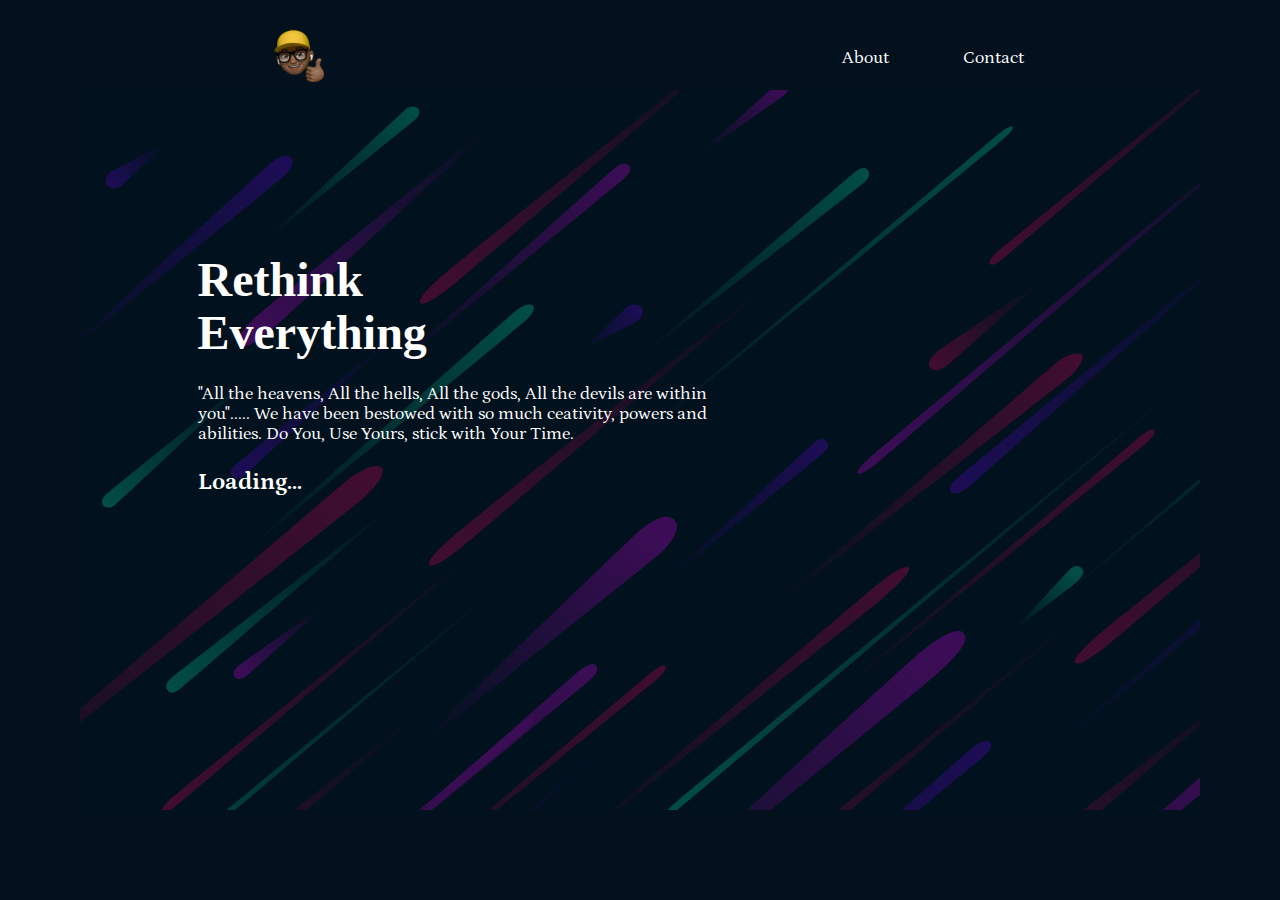
==== index.html @ b3637716 "Add files via upload" ====
<!DOCTYPE html>
<html>
<head>
	<title>Creative_yuth</title>
	<!--Custom Stylesheet-->
	<link rel="stylesheet" type="text/css" href="assets/css/style.css">
	<!--Google font CDN-->
	<link rel="preconnect" href="https://fonts.gstatic.com">
<link href="https://fonts.googleapis.com/css2?family=Petrona:ital,wght@0,300;0,400;0,500;0,600;0,700;1,300;1,400;1,500;1,600&display=swap" rel="stylesheet">

	<!--Fontaweone CDN-->
	<link rel="stylesheet" href="https://stackpath.bootstrapcdn.com/font-awesome/4.7.0/css/font-awesome.min.css">

	<!--meta data-->
	<meta charset="utf-8" />
    <meta name="description" content="">
    <!--Favicon-->
    <link rel="icon" href="assets/images/favicon.png">
    <meta name="viewport" content="width=device-width, initial-scale=1" />
</head>
<body>
  <header class="banner-wrapper">
    
  <div class="navbar">
   <div class="navbar__Link navbar__Link-brand">
      <a href="index.html" class="index-link">
        <img src="assets/icons/logo-emoji.svg" class="navbar-logo" alt="website's logo">
      </a>
   </div>

    <div class="navbar__Link navbar__Link-toggle">
      <i class="fa fa-bars"></i>
    </div>

    <nav class="navbar__Items">
      <ul>
        <li class="navbar__Link">
          <a class="nav-link" href="about.html">About</a>
        </li>

        <li class="navbar__Link margin-left">
          <a class="nav-link" href="contact.html">
            Contact</a>
        </li>
      </ul>
    </nav>
  </div>


<br>
    <section class="hero-section">
      <div class="hero-section__title">
      <h1>Rethink Everything</h1>
      <p>"All the heavens, All the hells, All the gods, All the devils are within you"..... We have been bestowed with so much ceativity, powers and abilities. Do You, Use Yours, stick with Your Time. </p>
      <a>Loading...</a>
      </div>
      <br>
    </section>
  </header>

  <div class="padding-wrapper">
  </div>
 <script src="https://ajax.googleapis.com/ajax/libs/jquery/3.5.1/jquery.min.js"></script>
 <!--Custom script-->
 <script src="assets/js/script.js" ></script>
 </body>
</html>
---- assets/css/style.css ----
*{
  margin: 0;
  padding: 0;
  box-sizing: border-box;
}
html{
  scroll-behavior: smooth;
}
body{
  font-family: petrona;
}
h1,h2,h3{
  font-weight: bold;
  line-height: 1.1;
}
h1{
  font-size: clamp(2em, 3em, 3.5em);
  font-family: safira;
}
h2{
  font-size: clamp(1.75em, 4vw, 2.5em);
}
h3{
  font-size: 32px;
}
h4{
  font-size: 24px;
  font-weight: normal;
}
h5{
  font-size: 18px;
  font-weight: normal;
}
p{
  font-size: 18px;
}
a{
  text-decoration: none;
  color: #fff;
}
.margin-left{
  margin-left: 50px;
}
.btn{
  padding: 15px 40px;
  border: 0px;
  border-radius: 8px;
  background-color: #4B61D6;
  font-family: petrona;
  transition: 0.3s;
  height: 54px;
  width: auto;
}
.btn:hover{
  background-color: #080B17;
  transition: 0.3s;
}
a.btn{
  text-decoration: none;
  color: #fff;
}
button{
  color: #fff;
  font-family: petrona;
}
/*=====NAVIGATION BAR STYLING=====*/
.banner-wrapper{
  min-height: 100vh;
  color: #fff;
  background-image: url("../images/background.svg");
  background-size: contain cover;
  background-repeat: no-repeat;
  background-color: #02111D;
  background-position: center center;
}
.navbar {
  display: flex;
  padding: 16px;
  font-family: petrona;
  color: white;
  justify-content: space-around;
}
.navbar-logo{
  width: 70px;
  height: auto;
  margin: 5px 7px;
}
.navbar__Items {
  display: flex;
  align-self: center;
  font-size: 18px;
}
.navbar__Items li{
  list-style: none;
  display: inline-block;
}
.navbar__Items li a{
  text-decoration: none;
  color: #fff;
  line-height: 27px;
  transition: 0.3s;
  margin-left: 20px;
}
.navbar__Items li a:hover{
  transition: 0.3s;
  color: #4B61D6;
}

.navbar__Link-toggle {
  display: none;
}
@media only screen and (max-width: 768px) {
  .navbar {
  background-color: #02111d;
  }
  .navbar-logo{
  width: 45px;
  height: auto;
  margin: 3px 5px;
}
  .navbar__Items,
  .navbar {
    flex-direction: column;
    justify-content: flex-start;
    transition: 0.3s;
  }
    
  .navbar__Items {
    display:none;
    margin-left: 0;
  }
  .navbar__Items li{
  display: block;
  } 
  .navbar__Items--right .hire-btn{
    margin-top: 40px;
  }
    
  .navbar__ToggleShow {
    display: flex;
    height: auto;
    padding-bottom: 20px;
    transition: 0.3s;
  }
    
  .navbar__Link-toggle {
    align-self: flex-end;
    display: initial;
    position: absolute;
    cursor: pointer;
    margin-top: 10px;
    color: #fff;
    font-size: 30px;
  } 
}
/*=====END OF NAVIGATION BAR STYLING=====*/


/*=====HERO SECTION STYLING=====*/
.hero-section{
  display: flex;
  justify-content: space-around;
}
.hero-section .hero-section__title{
  text-align: left;
  max-width: 550px;
  margin: 120px 0 0 0px;
  padding: 0 15px;
}
.hero-section .hero-section__title h1{
    max-width: 300px;
    margin-bottom: 24px;
  }
.hero-section .hero-section__title p{
    margin-bottom: 24px;
  }
  .hero-section .hero-section__title a{
    font-weight: bold;
    font-size: 24px;
  }
@media (max-width: 1000px){
  .hero-section .hero-section__title h1{
    font-size: 40px;
  }
}
@media (max-width: 600px){
  .hero-section .hero-section__title{   
    margin: 100px 0 20px 0px;
  }
  .hero-section .hero-section__title p{
    line-height: 1.25;
  }
}
@media (max-width: 360px){
  .hero-section .hero-section__title{
    margin: 80px 0 20px 0px;
  }
}
/*=====END OF HERO SECTION STYLING=====*/
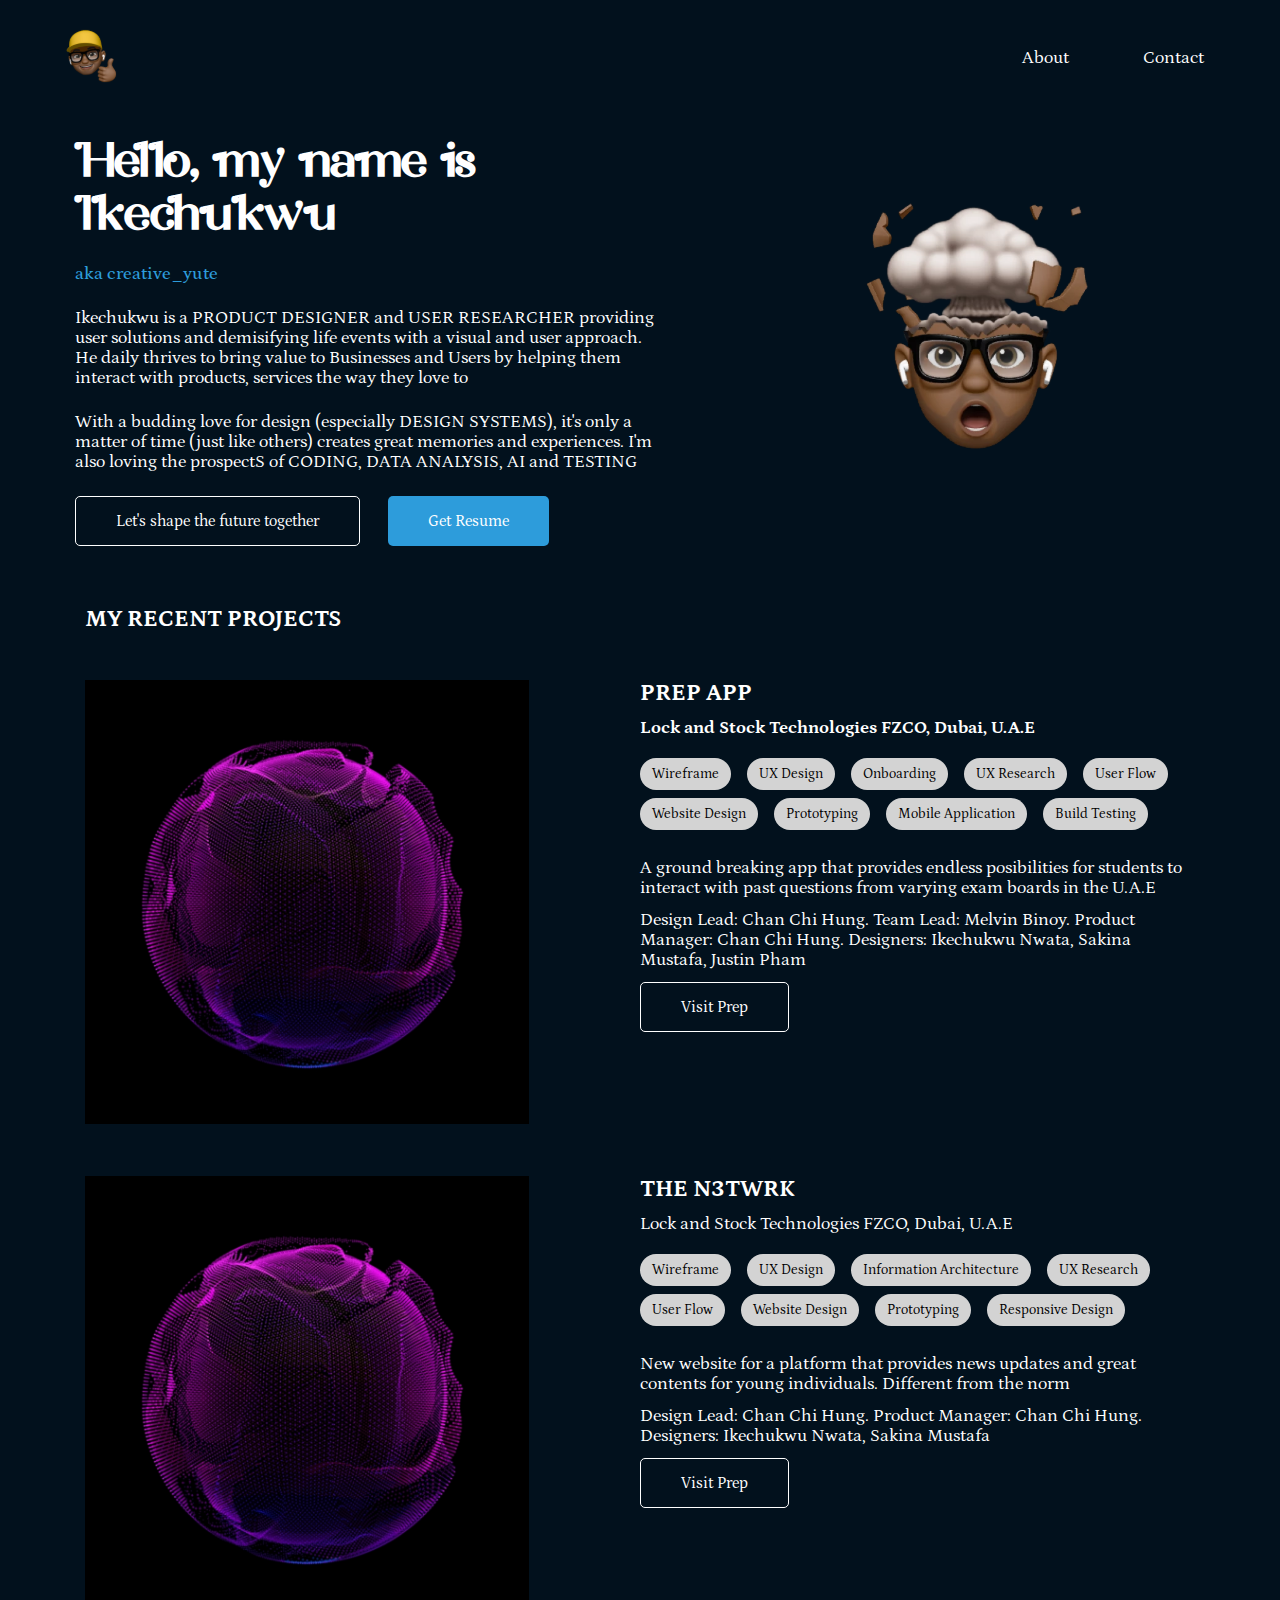
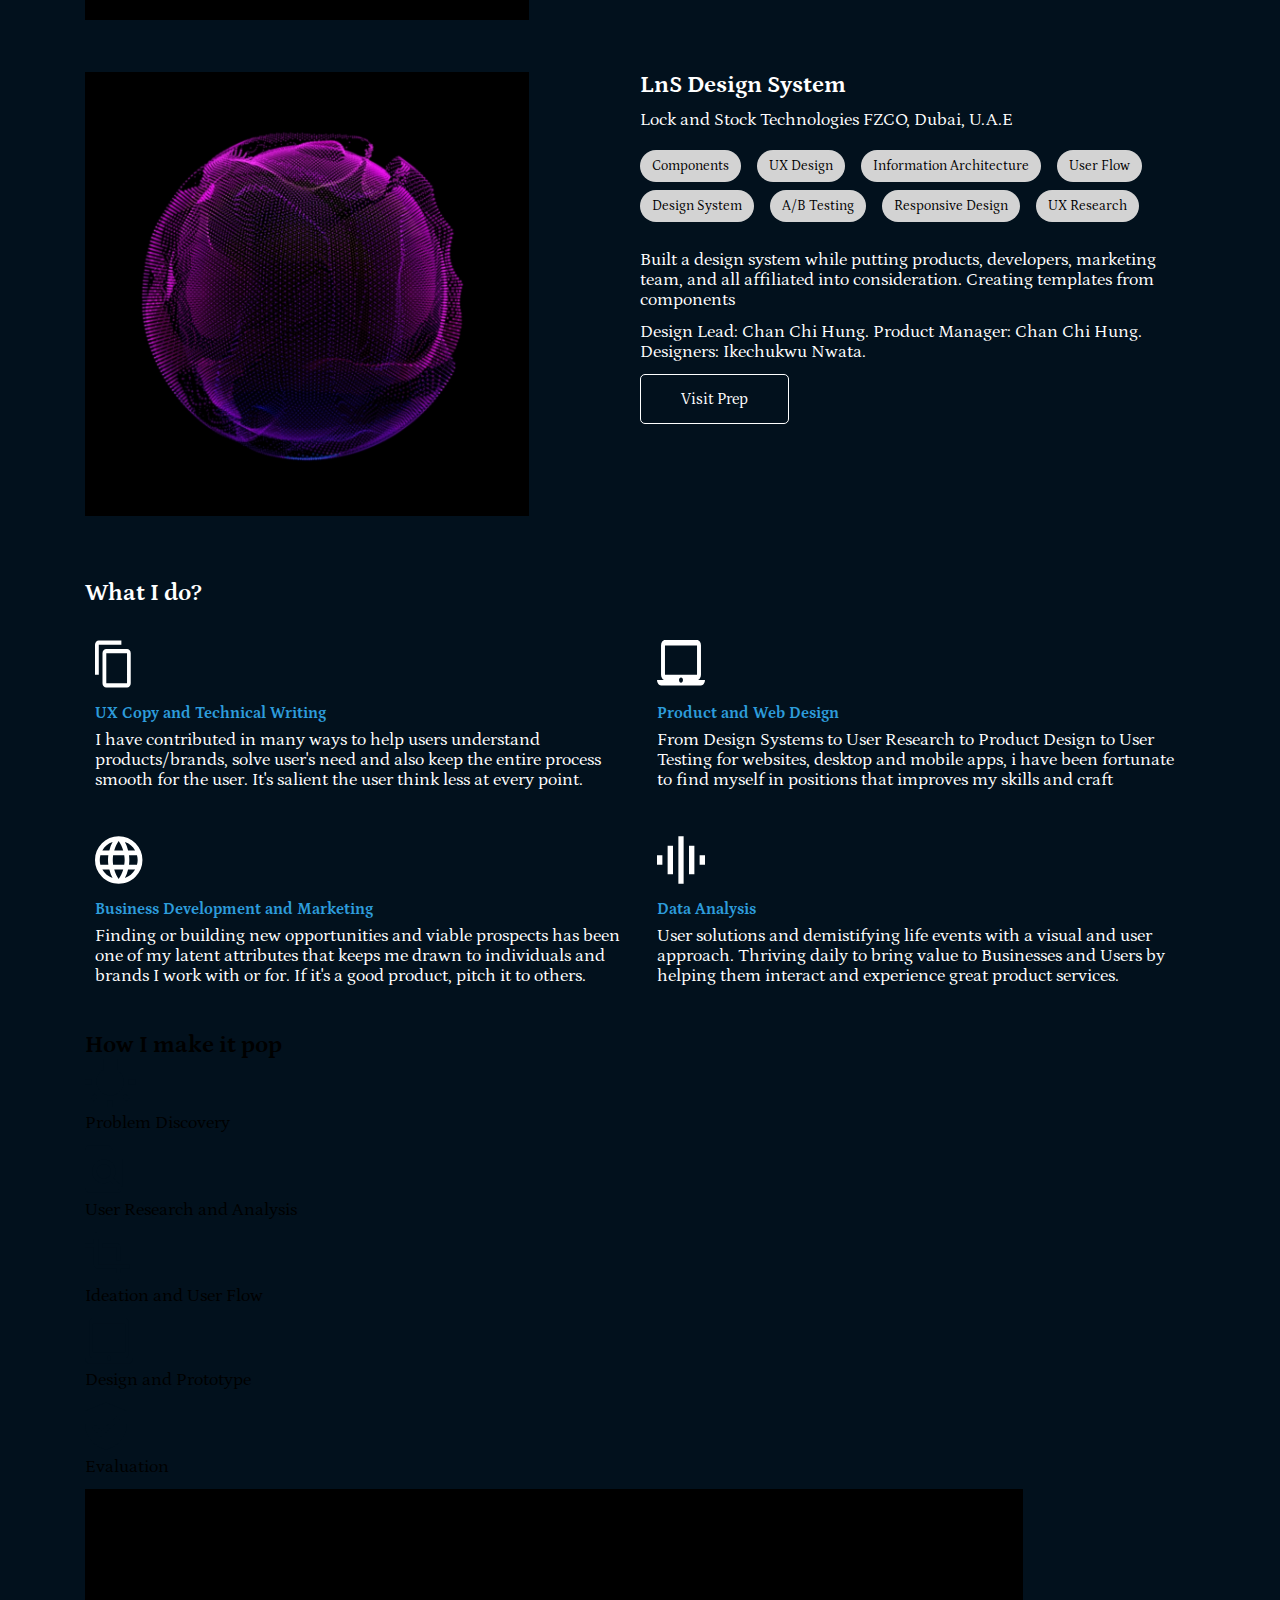
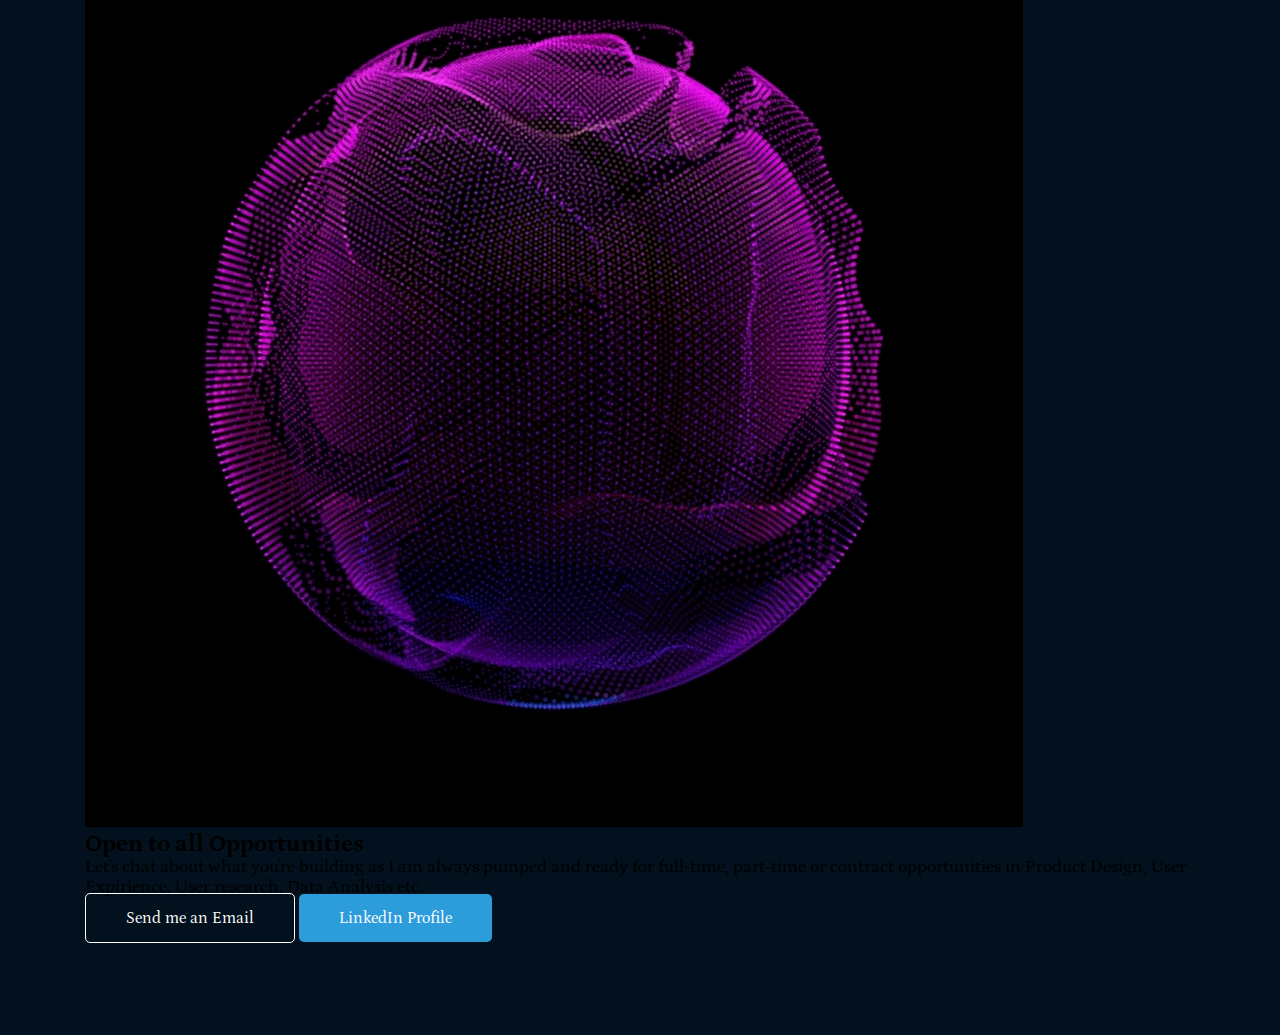
==== commit fae9171b: "Add files via upload" ====
--- a/index.html
+++ b/index.html
@@ -19,6 +19,7 @@
     <meta name="viewport" content="width=device-width, initial-scale=1" />
 </head>
 <body>
+  <div class="body-wrapper">
   <header class="banner-wrapper">
     
   <div class="navbar">
@@ -49,17 +50,195 @@
 
 <br>
     <section class="hero-section">
-      <div class="hero-section__title">
-      <h1>Rethink Everything</h1>
-      <p>"All the heavens, All the hells, All the gods, All the devils are within you"..... We have been bestowed with so much ceativity, powers and abilities. Do You, Use Yours, stick with Your Time. </p>
-      <a>Loading...</a>
+      <div class="hero-section__description">
+      <h1>Hello, my name is Ikechukwu</h1>
+      <p class="alt-text__color">aka creative_yute</p>
+      <p>Ikechukwu is a PRODUCT DESIGNER and USER RESEARCHER providing user solutions and demisifying life events with a visual and user approach. He daily thrives to bring value to Businesses and Users by helping them interact with products, services the way they love to</p>
+      <p>With a budding love for design (especially DESIGN SYSTEMS), it's only a matter of time (just like others) creates great memories and experiences. I'm also loving the prospectS of CODING, DATA ANALYSIS, AI and TESTING</p>
+      <a href="#" class="btn primary-btn">Let's shape the future together</a> <button class="btn hero-btn secondary-btn">Get Resume</button>
+      </div>
+      <div class="hero-section__image">
+        <img src="assets/icons/hero-img.svg">
       </div>
       <br>
     </section>
   </header>
 
+
   <div class="padding-wrapper">
+    <section class="projects-section">
+      <h2>MY RECENT PROJECTS</h2>
+      <div class="project-container">
+        <div class="project-container__image">
+          <img src="assets/images/demo-image.jpg">
+        </div>
+        <div class="project-container__description">
+          <h2>PREP APP</h2>
+          <p class="bold">Lock and Stock Technologies FZCO, Dubai, U.A.E</p>
+          <div class="tags-wrapper">
+            <ul>
+              <li>Wireframe</li>
+              <li>UX Design</li>
+              <li>Onboarding</li>
+              <li>UX Research</li>
+              <li>User Flow</li>
+              <li>Website Design</li>
+              <li>Prototyping</li>
+              <li>Mobile Application</li>
+              <li>Build Testing</li>
+            </ul>
+          </div>
+          <p>A ground breaking app that provides endless posibilities for students to interact with past questions from varying exam boards in the U.A.E</p>
+          <p>Design Lead: Chan Chi Hung. Team Lead: Melvin Binoy. Product Manager: Chan Chi Hung. Designers: Ikechukwu Nwata, Sakina Mustafa, Justin Pham</p>
+           <button class="btn primary-btn">Visit Prep</button>
+        </div>
+      </div>
+
+      <div class="project-container">
+        <div class="project-container__image">
+          <img src="assets/images/demo-image.jpg">
+        </div>
+        <div class="project-container__description">
+          <h2>THE N3TWRK</h2>
+          <p>Lock and Stock Technologies FZCO, Dubai, U.A.E</p>
+          <div class="tags-wrapper">
+            <ul>
+              <li>Wireframe</li>
+              <li>UX Design</li>
+              <li>Information Architecture</li>
+              <li>UX Research</li>
+              <li>User Flow</li>
+              <li>Website Design</li>
+              <li>Prototyping</li>
+              <li>Responsive Design</li>
+            </ul>
+          </div>
+          <p>New website for a platform that provides news updates and great contents for young individuals. Different from the norm</p>
+          <p>Design Lead: Chan Chi Hung. 
+          Product Manager: Chan Chi Hung. Designers: Ikechukwu Nwata, Sakina Mustafa</p>
+           <button class="btn primary-btn">Visit Prep</button>
+        </div>
+      </div>
+
+      <div class="project-container">
+        <div class="project-container__image">
+          <img src="assets/images/demo-image.jpg">
+        </div>
+        <div class="project-container__description">
+          <h2>LnS Design System</h2>
+          <p>Lock and Stock Technologies FZCO, Dubai, U.A.E</p>
+          <div class="tags-wrapper">
+            <ul>
+              <li>Components</li>
+              <li>UX Design</li>
+              <li>Information Architecture</li>
+              <li>User Flow</li>
+              <li>Design System</li>
+              <li>A/B Testing</li>
+              <li>Responsive Design</li>
+              <li>UX Research</li>
+            </ul>
+          </div>
+          <p>Built a design system while putting products, developers, marketing team, and all affiliated into consideration. Creating templates from components</p>
+          <p>Design Lead: Chan Chi Hung. Product Manager: Chan Chi Hung. Designers: Ikechukwu Nwata.</p>
+           <button class="btn primary-btn">Visit Prep</button>
+        </div>
+      </div>
+    </section>
+
+    <section class="service-section">
+      <h2>What I do?</h2>
+      <div class="service-lists__container">
+        <div class="service-lists__item">
+          <div class="service-list__icon">
+            <img src="assets/icons/ux-copy.svg">
+          </div>
+          <div class="service-list__description">
+            <h4>UX Copy and Technical Writing</h4>
+            <p>I have contributed in many ways to help users understand products/brands, solve user's need and also keep the entire process smooth for the user. It's salient the user think less at every point.</p>
+          </div>
+        </div>
+
+        <div class="service-lists__item margin-left">
+          <div class="service-list__icon">
+            <img src="assets/icons/product.svg">
+          </div>
+          <div class="service-list__description">
+            <h4>Product and Web Design</h4>
+            <p>From Design Systems to User Research to Product Design to User Testing for websites, desktop and mobile apps, i have been fortunate to find myself in positions that improves my skills and craft</p>
+          </div>
+        </div>
+
+        <div class="service-lists__item">
+          <div class="service-list__icon">
+            <img src="assets/icons/globe.svg">
+          </div>
+          <div class="service-list__description">
+            <h4>Business Development and Marketing</h4>
+            <p>Finding or building new opportunities and viable prospects has been one of my latent attributes that keeps me drawn to individuals and brands I work with or for. If it's a good product, pitch it to others.</p>
+          </div>
+        </div>
+
+        <div class="service-lists__item margin-left">
+          <div class="service-list__icon">
+            <img src="assets/icons/analysis.svg">
+          </div>
+          <div class="service-list__description">
+            <h4>Data Analysis</h4>
+            <p>User solutions and demistifying life events with a visual and user approach. Thriving daily to bring value to Businesses and Users by helping them interact and experience great product services.</p>
+          </div>
+        </div>
+        
+      </div>
+    </section>
+
+    <section class="process-section">
+      <h2>How I make it pop</h2>
+      <div class="process-lists-wrapper">
+        <div class="process-container">
+          <h2><img src="assets/icons/discovery.svg"></h2>
+          <p>Problem Discovery</p>
+        </div>
+
+        <div class="process-container">
+          <h2><img src="assets/icons/research.svg"></h2>
+          <p>User Research and Analysis</p>
+        </div>
+
+        <div class="process-container">
+          <h2><img src="assets/icons/ideate.svg"></h2>
+          <p>Ideation and User Flow</p>
+        </div>
+
+        <div class="process-container">
+          <h2><img src="assets/icons/design.svg"></h2>
+          <p>Design and Prototype</p>
+        </div>
+
+        <div class="process-container">
+          <h2><img src="assets/icons/evaluate.svg"></h2>
+          <p>Evaluation</p>
+        </div>
+      </div>
+      
+    </section>
+
+    <section class="contact-section">
+      <div class="contact-img">
+        <img src="assets/images/demo-image.jpg">
+      </div>
+      <div class="contact-details">
+        <h2>Open to all Opportunities</h2>
+        <p>Let's chat about what you're building as I am always pumped and ready for full-time, part-time or contract opportunities in Product Design, User Expirience, User research, Data Analysis etc.</p>
+        <div class="contact-details__cta">
+        <a href="#" class="btn primary-btn">Send me an Email</a> <a href="#" class="btn secondary-btn"><i class="fab fa-linkedin-in"></i>LinkedIn Profile</a>
+      </div>
+      </div>
+    </section>
   </div>
+  <br><br><br><br><br><br>
+ </div>
+
  <script src="https://ajax.googleapis.com/ajax/libs/jquery/3.5.1/jquery.min.js"></script>
  <!--Custom script-->
  <script src="assets/js/script.js" ></script>
--- a/assets/css/style.css
+++ b/assets/css/style.css
@@ -3,6 +3,10 @@
   padding: 0;
   box-sizing: border-box;
 }
+@font-face{
+  font-family: safira;
+  src: url('../fonts/safira.otf');
+}
 html{
   scroll-behavior: smooth;
 }
@@ -10,27 +14,20 @@
   font-family: petrona;
 }
 h1,h2,h3{
-  font-weight: bold;
   line-height: 1.1;
+ 
 }
 h1{
   font-size: clamp(2em, 3em, 3.5em);
   font-family: safira;
+  
 }
 h2{
-  font-size: clamp(1.75em, 4vw, 2.5em);
+  font-size: 24px;
 }
 h3{
   font-size: 32px;
 }
-h4{
-  font-size: 24px;
-  font-weight: normal;
-}
-h5{
-  font-size: 18px;
-  font-weight: normal;
-}
 p{
   font-size: 18px;
 }
@@ -43,16 +40,42 @@
 }
 .btn{
   padding: 15px 40px;
-  border: 0px;
-  border-radius: 8px;
-  background-color: #4B61D6;
+  border-radius: 5px;
   font-family: petrona;
+  font-size: 16px;
   transition: 0.3s;
-  height: 54px;
+  height: 50px;
   width: auto;
 }
-.btn:hover{
-  background-color: #080B17;
+@media (max-width: 343px){
+  .btn{
+    padding: 10px 35px;
+  }
+}
+@media (max-width: 320px){
+  .btn{
+    padding: 5px 25px;
+  }
+}
+.primary-btn{
+  border: 1px solid #fff;
+  color: #fff;
+  background-color: unset;
+  
+}
+.primary-btn:hover{
+  background-color: #fff;
+  color: #000;
+  transition: 0.3s;
+}
+.secondary-btn{
+  border: none;
+  color: #fff;
+  background-color: #2D9CDB;
+}
+.secondary-btn:hover{
+  border: 1px solid #2D9CDB;
+  background-color: unset;
   transition: 0.3s;
 }
 a.btn{
@@ -63,8 +86,14 @@
   color: #fff;
   font-family: petrona;
 }
-/*=====NAVIGATION BAR STYLING=====*/
-.banner-wrapper{
+.bold{
+  font-weight: bold;
+}
+.alt-text__color{
+  color: #2D9CDB;
+  font-weight: 500;
+}
+.hero-wrapper{
   min-height: 100vh;
   color: #fff;
   background-image: url("../images/background.svg");
@@ -73,17 +102,23 @@
   background-color: #02111D;
   background-position: center center;
 }
+
+
+/*=====NAVIGATION BAR STYLING=====*/
+
 .navbar {
   display: flex;
   padding: 16px;
   font-family: petrona;
   color: white;
-  justify-content: space-around;
+  justify-content: space-between;
 }
 .navbar-logo{
   width: 70px;
   height: auto;
   margin: 5px 7px;
+  margin-left: 40px;
+
 }
 .navbar__Items {
   display: flex;
@@ -132,10 +167,6 @@
   .navbar__Items li{
   display: block;
   } 
-  .navbar__Items--right .hire-btn{
-    margin-top: 40px;
-  }
-    
   .navbar__ToggleShow {
     display: flex;
     height: auto;
@@ -153,47 +184,274 @@
     font-size: 30px;
   } 
 }
+@media (min-width: 770px){
+  .navbar__Items {
+    margin-right: 60px;
+  }
+}
 /*=====END OF NAVIGATION BAR STYLING=====*/
 
 
-/*=====HERO SECTION STYLING=====*/
-.hero-section{
+/*=====LANDING PAGE HERO SECTION STYLING=====*/
+.landing-hero-section{
   display: flex;
   justify-content: space-around;
 }
-.hero-section .hero-section__title{
+.landing-hero-section .landing-hero-section__title{
   text-align: left;
   max-width: 550px;
   margin: 120px 0 0 0px;
   padding: 0 15px;
 }
-.hero-section .hero-section__title h1{
+.landing-hero-section .landing-hero-section__title h1{
     max-width: 300px;
     margin-bottom: 24px;
   }
-.hero-section .hero-section__title p{
+.landing-hero-section .landing-hero-section__title p{
+    margin-bottom: 24px;
+  }
+  .landing-hero-section .landing-hero-section__title a{
+    font-weight: bold;
+    font-size: 24px;
+  }
+@media (max-width: 1000px){
+  .landing-hero-section .landing-hero-section__title h1{
+    font-size: 40px;
+  }
+}
+@media (max-width: 600px){
+  .landing-hero-section .landing-hero-section__title{   
+    margin: 100px 0 20px 0px;
+  }
+  .landing-hero-section .landing-hero-section__title p{
+    line-height: 1.25;
+  }
+}
+@media (max-width: 360px){
+  .landing-hero-section .landing-hero-section__title{
+    margin: 80px 0 20px 0px;
+  }
+}
+/*=====END OF LANDING HERO SECTION STYLING=====*/
+.body-wrapper{
+  background-color: #02111D;
+  height: 100%;
+}
+.padding-wrapper{
+  padding: 0 85px;
+}
+@media (max-width: 1004px){
+  .padding-wrapper{
+    padding: 0 50px;
+  }
+}
+@media (max-width: 360px){
+  .padding-wrapper{
+    padding: 0 30px;
+  }
+}
+/*=====HOME PAGE HERO SECTION STYLING=====*/
+.hero-section{
+  color: #fff;
+  max-width: 100%;
+  display: flex;
+  justify-content: space-around;
+  margin-left: 60px;
+  max-width: 1400px;
+}
+.hero-section .hero-section__description{
+  text-align: left;
+  width: 50%;
+  padding: 0 15px;
+}
+.hero-section  .hero-section__image{
+  display: flex;
+  justify-content: center;
+  align-items: center;
+  width: 50%;
+}
+.hero-section .hero-section__description h1{
+    margin-bottom: 24px;
+  }
+.hero-section .hero-section__description p{
     margin-bottom: 24px;
   }
   .hero-section .hero-section__title a{
     font-weight: bold;
     font-size: 24px;
   }
+.hero-section .hero-section__description .hero-btn{
+    margin-left: 24px;
+}
+@media (max-width: 1024px){
+  .hero-section .hero-section__description .hero-btn{
+    margin: 12px 0px 0px 0px;
+}
+  .hero-section .hero-section__description h1{
+    font-size: 40px;
+  }
+}
+@media (max-width: 700px){
+  .hero-section{
+    flex-direction: column;
+    margin: 0 48px 0 48px;
+  }
+  .hero-section .hero-section__description{   
+    width: 100%;
+  }
+  .hero-section  .hero-section__image{
+    margin-top: 48px;
+    width: 100%;
+  }
+  .hero-section .hero-section__description p{
+    line-height: 1.25;
+  }
+  .hero-section .hero-section__description .hero-btn{
+    margin-left: 12px;
+  }
+}
+@media (max-width: 593px){
+  .hero-section .hero-section__description .hero-btn{
+    margin-left: 0;
+  }
+}
+@media (max-width: 415px){
+  .hero-section{
+    margin: 0 24px 0 24px;
+  }
+  .hero-section .hero-section__description p{
+    font-size: 16px;
+  }
+}
+@media (max-width: 365px){
+  .hero-section{
+    margin: 0 12px 0 12px;
+  }
+}
+@media (max-width: 343px){
+  .hero-section{
+    margin: 0 12px 0 12px;
+  }
+}
+
+/*=====END OF HOMEPAGE HERO SECTION STYLING=====*/
+
+
+/*=====PROJECT SECTION STYLING=====*/
+.projects-section{
+  margin: 60px 0 24px 0;
+  color: #fff;
+  max-width: 1400px;
+}
+.project-container{
+  display: flex;
+  width: 100%;
+  margin-top: 48px;
+}
+.project-container__image{
+  width: 50%;
+}
+.project-container__image img{
+  width: 80%;
+  height: auto;
+}
+.project-container__description{
+  width: 50%;
+}
+.project-container__description h2, p{
+  margin-bottom: 12px;
+}
+.project-container__description .tags-wrapper{
+  margin: 20px 0;
+}
+.project-container__description .tags-wrapper li{
+  display: inline-block;
+  text-decoration: none;
+  margin: 0 12px 8px 0;
+  background-color: #d3d3d3;
+  padding: 8px 12px;
+  border-radius: 18px;
+  color: #000;
+  font-size: 14px;
+}
 @media (max-width: 1000px){
-  .hero-section .hero-section__title h1{
-    font-size: 40px;
-  }
-}
-@media (max-width: 600px){
-  .hero-section .hero-section__title{   
-    margin: 100px 0 20px 0px;
-  }
-  .hero-section .hero-section__title p{
-    line-height: 1.25;
-  }
-}
-@media (max-width: 360px){
-  .hero-section .hero-section__title{
-    margin: 80px 0 20px 0px;
-  }
-}
-/*=====END OF HERO SECTION STYLING=====*/+  .project-container__image{
+    margin-right: 24px;
+  }
+  .project-container__image img{
+    width: 100%;
+    height: auto;
+  }
+
+}
+@media (max-width: 850px){
+  .project-container__description .tags-wrapper li{
+    margin: 0 12px 8px 0;
+    font-size: 12px;
+  }
+}
+@media (max-width: 760px){
+  .project-container{
+    flex-direction: column;
+  }
+  .project-container__image{
+    width: 100%;
+  }
+  .project-container__image img{
+    width: 100%;
+    height: auto;
+  }
+  .project-container__description{
+    width: 100%;
+    margin-top: 24px;
+  }
+
+}
+/*=====END OF PROJECT SECTION STYLING=====*/
+
+
+/*=====SERVICES SECTION STYLING=====*/
+.service-section{
+  margin: 60px 0 24px 0;
+  color: #fff;
+  max-width: 1300px;
+}
+.service-lists__container{
+  margin: 0 auto;
+  display: grid;
+  grid-template-columns: repeat(auto-fit, minmax(450px, 1fr));
+  grid-gap: 10px;
+  padding: 10px;
+}
+.service-lists__container .service-lists__item{
+  margin-top: 24px;
+}
+.service-lists__item .service-list__description h4{
+  color: #2D9CDB;
+  margin: 12px 0 8px 0;
+}
+.service-lists__container .margin-left{
+  margin-left: 12px;
+}
+
+@media (max-width: 1168px){
+  .service-lists__container{
+    grid-template-columns: repeat(auto-fit, minmax(400px, 1fr));
+  }
+}
+@media (max-width: 1068px){
+  .service-lists__container{
+    grid-template-columns: repeat(auto-fit, minmax(280px, 1fr));
+  }
+}
+@media (max-width: 689px){
+  .service-lists__container .margin-left{
+    margin-left: 0;
+  }
+}
+@media (max-width: 556px){
+  .service-lists__container{
+    grid-template-columns: repeat(auto-fit, minmax(100%, 1fr));
+  }
+}
+/*=====END OF SERVICES SECTION STYLING=====*/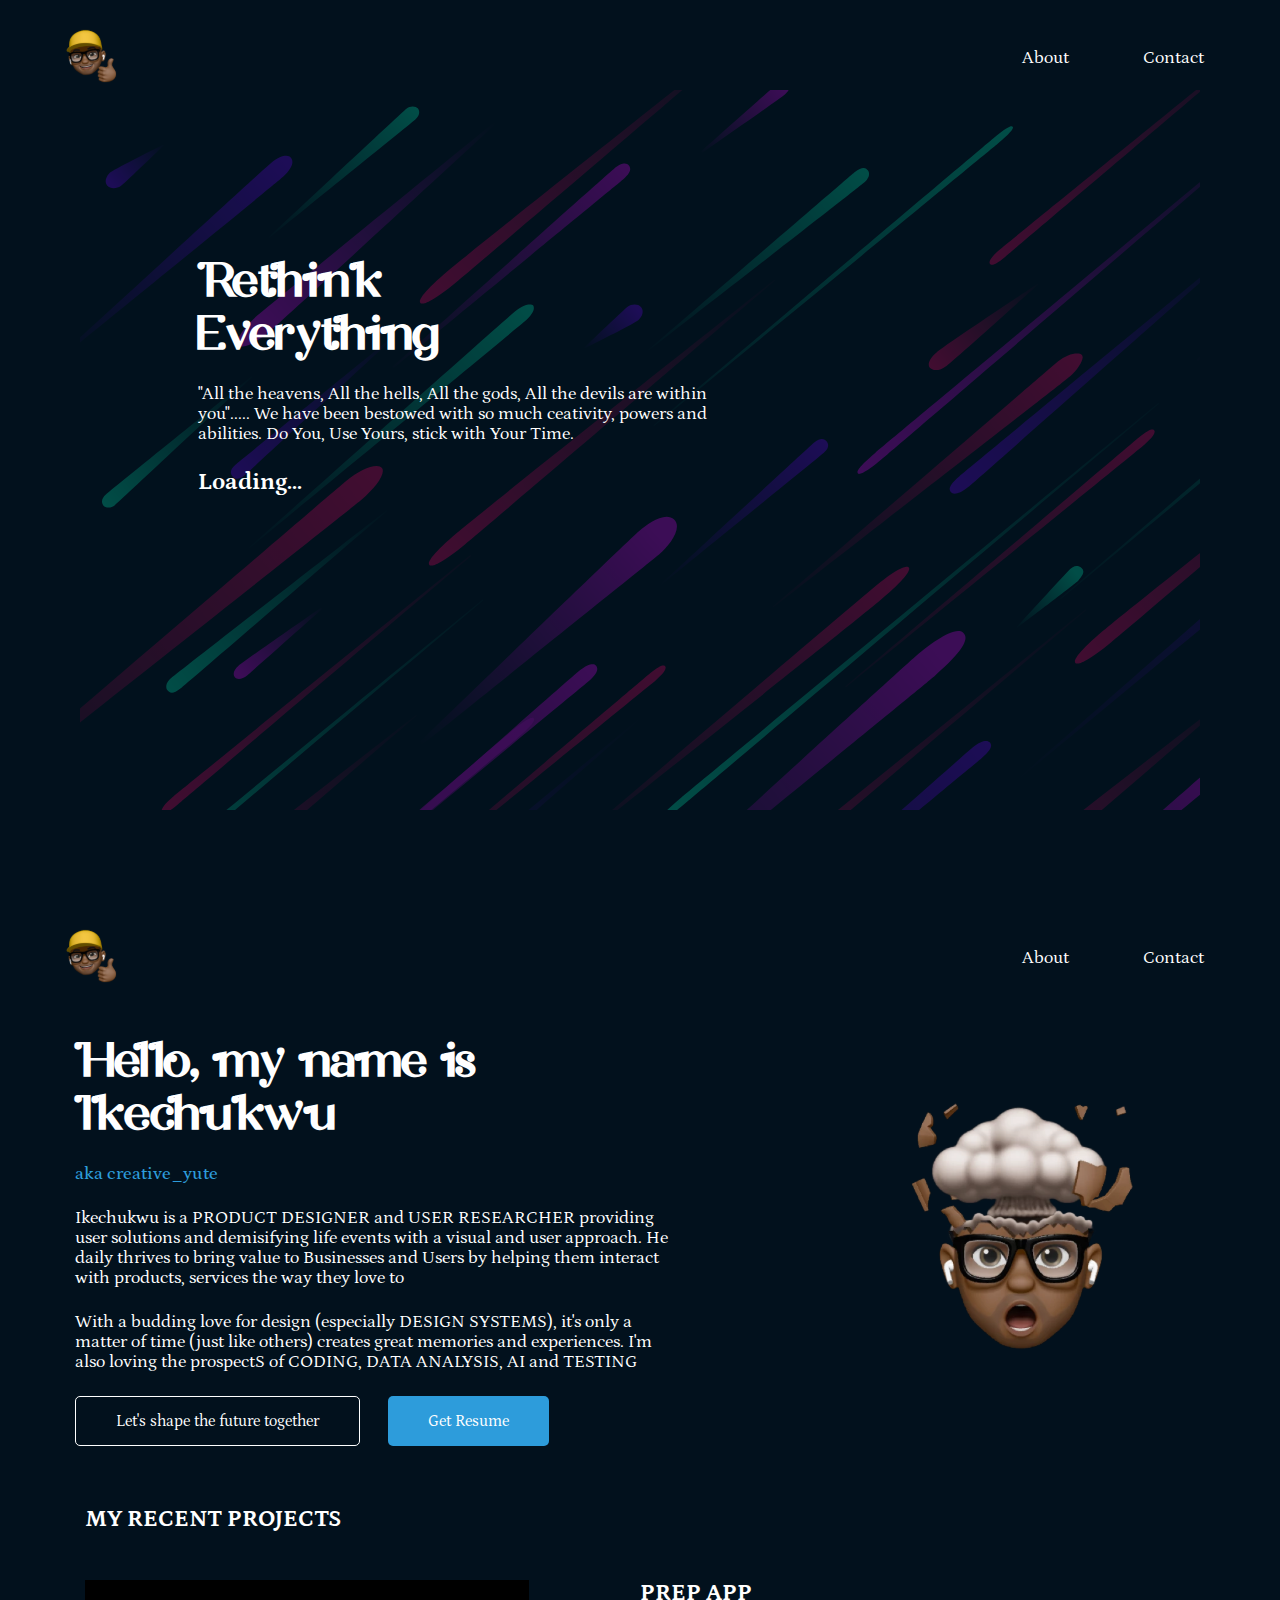
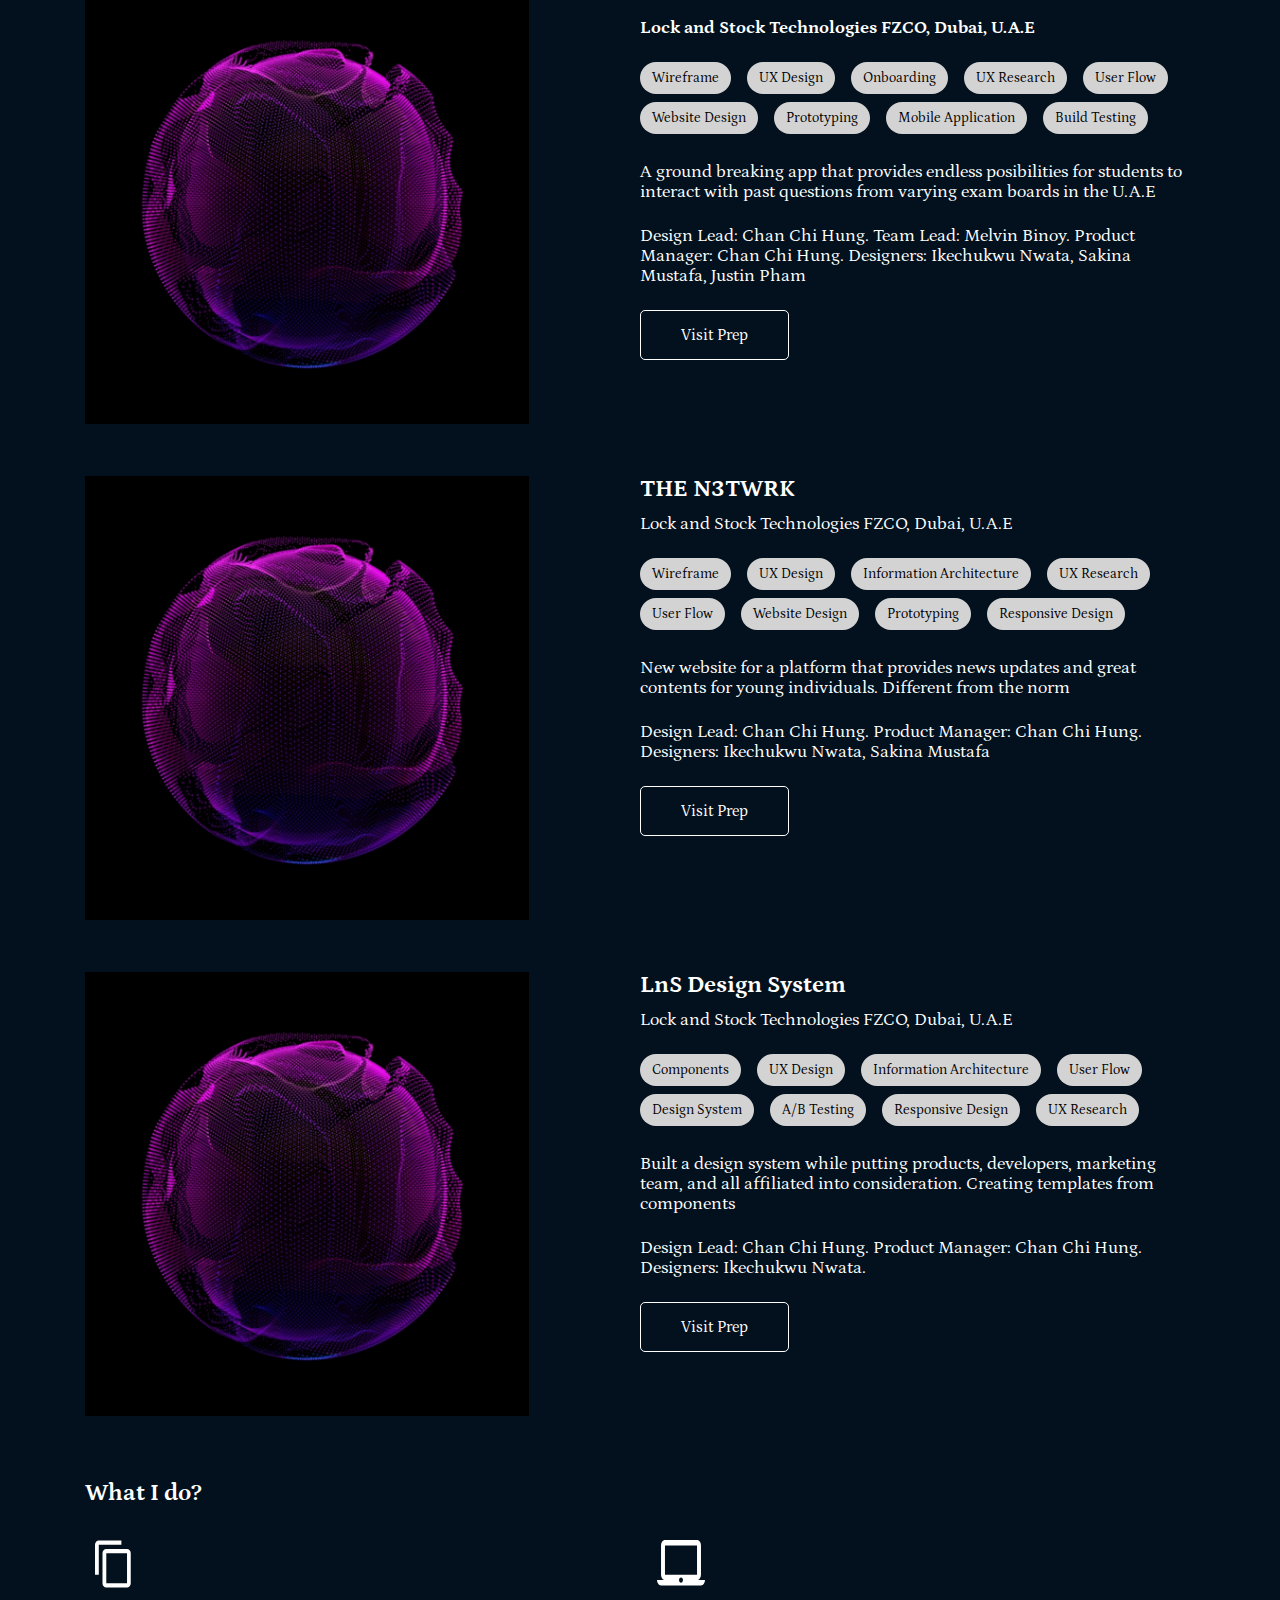
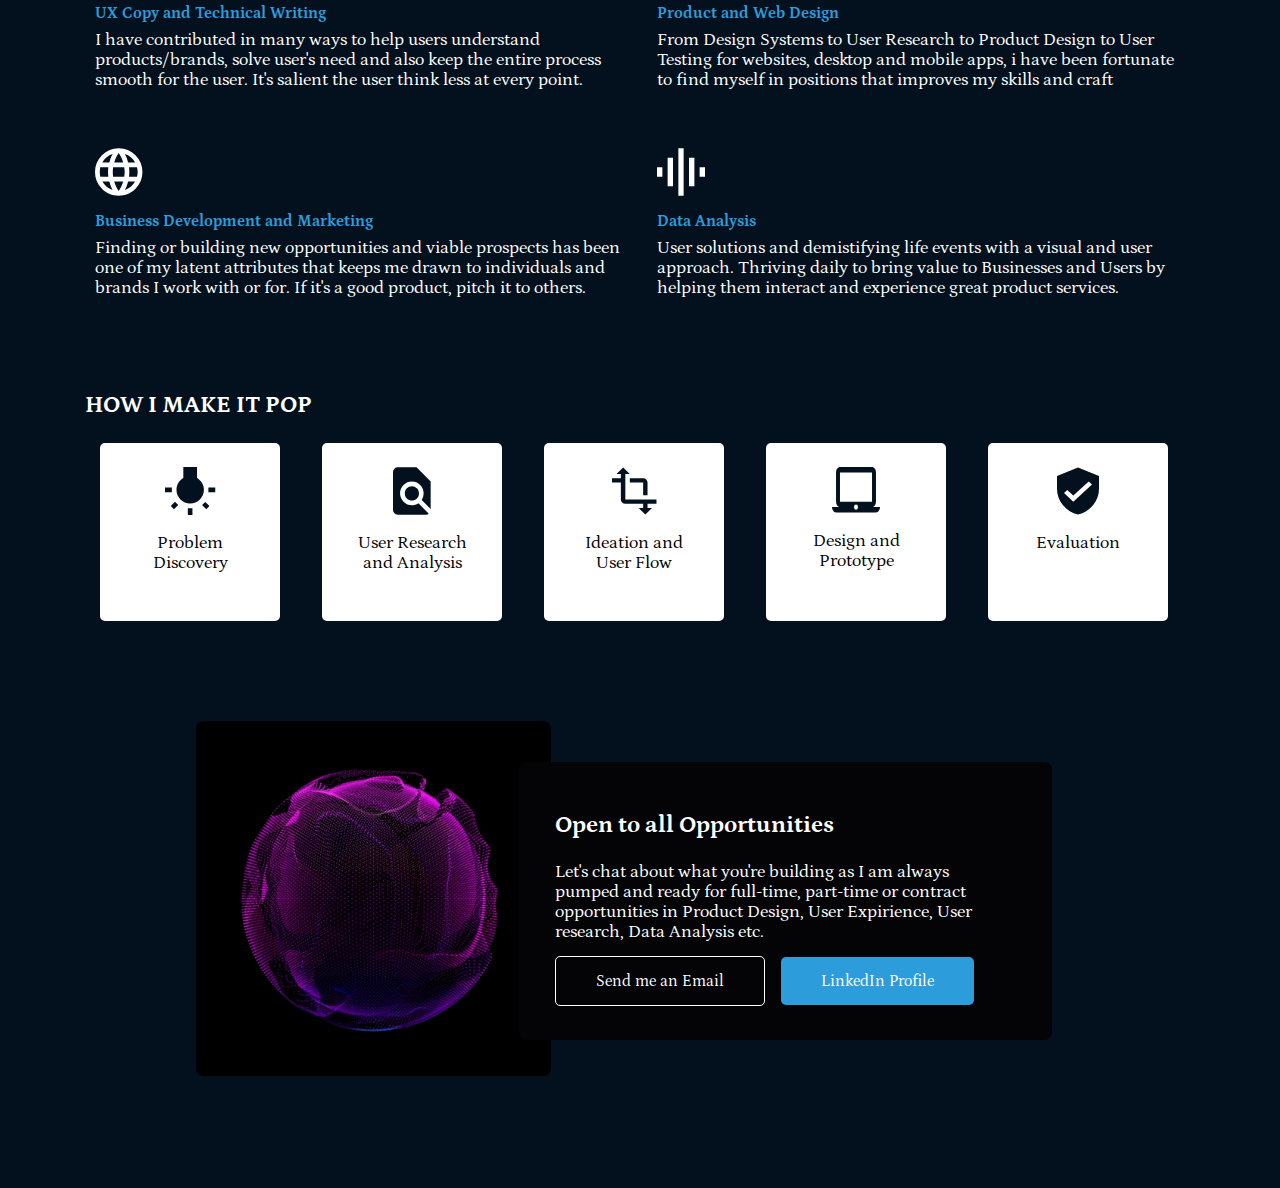
==== commit c837bd5d: "Updated homepage" ====
--- a/index.html
+++ b/index.html
@@ -19,6 +19,46 @@
     <meta name="viewport" content="width=device-width, initial-scale=1" />
 </head>
 <body>
+  <div class="loader-wrapper">
+      <header class="hero-wrapper">
+    
+  <div class="navbar">
+   <div class="navbar__Link navbar__Link-brand">
+      <a href="index.html" class="index-link">
+        <img src="assets/icons/logo-emoji.svg" class="navbar-logo" alt="website's logo">
+      </a>
+   </div>
+
+    <div class="navbar__Link navbar__Link-toggle">
+      <i class="fa fa-bars"></i>
+    </div>
+
+    <nav class="navbar__Items">
+      <ul>
+        <li class="navbar__Link">
+          <a class="nav-link" href="about.html">About</a>
+        </li>
+
+        <li class="navbar__Link margin-left">
+          <a class="nav-link" href="contact.html">
+            Contact</a>
+        </li>
+      </ul>
+    </nav>
+  </div>
+
+
+<br>
+    <section class="landing-hero-section">
+      <div class="landing-hero-section__title">
+      <h1>Rethink Everything</h1>
+      <p>"All the heavens, All the hells, All the gods, All the devils are within you"..... We have been bestowed with so much ceativity, powers and abilities. Do You, Use Yours, stick with Your Time. </p>
+      <a>Loading...</a>
+      </div>
+      <br>
+    </section>
+  </header>
+    </div>
   <div class="body-wrapper">
   <header class="banner-wrapper">
     
--- a/assets/css/style.css
+++ b/assets/css/style.css
@@ -68,6 +68,10 @@
   color: #000;
   transition: 0.3s;
 }
+.primary-btn a:hover{
+  color: #000;
+  text-decoration: none;
+}
 .secondary-btn{
   border: none;
   color: #fff;
@@ -113,6 +117,11 @@
   color: white;
   justify-content: space-between;
 }
+@media (min-width: 1300px){
+  .navbar{
+    margin: 0 10% 0 9%; 
+  }
+}
 .navbar-logo{
   width: 70px;
   height: auto;
@@ -151,7 +160,7 @@
   .navbar-logo{
   width: 45px;
   height: auto;
-  margin: 3px 5px;
+  margin-left: 30px;
 }
   .navbar__Items,
   .navbar {
@@ -240,6 +249,11 @@
 .padding-wrapper{
   padding: 0 85px;
 }
+@media (min-width: 1300px){
+  .padding-wrapper{
+    margin: 0 10% 0 10%;
+  }
+}
 @media (max-width: 1004px){
   .padding-wrapper{
     padding: 0 50px;
@@ -253,12 +267,18 @@
 /*=====HOME PAGE HERO SECTION STYLING=====*/
 .hero-section{
   color: #fff;
-  max-width: 100%;
+  width: 100%;
   display: flex;
   justify-content: space-around;
   margin-left: 60px;
-  max-width: 1400px;
-}
+   
+}
+@media (min-width: 1300px){
+  .hero-section{
+    margin: 0 12% 0 13%;
+  }
+}
+
 .hero-section .hero-section__description{
   text-align: left;
   width: 50%;
@@ -270,6 +290,11 @@
   align-items: center;
   width: 50%;
 }
+@media (min-width: 1300px){
+  .hero-section .hero-section__image{
+    margin-right: 13%;
+  }
+}
 .hero-section .hero-section__description h1{
     margin-bottom: 24px;
   }
@@ -313,6 +338,7 @@
 @media (max-width: 593px){
   .hero-section .hero-section__description .hero-btn{
     margin-left: 0;
+    margin-top: 30px;
   }
 }
 @media (max-width: 415px){
@@ -341,7 +367,12 @@
 .projects-section{
   margin: 60px 0 24px 0;
   color: #fff;
-  max-width: 1400px;
+   
+}
+@media (min-width: 1300px){
+  .projects-section{
+    margin-top: 90px;
+  }
 }
 .project-container{
   display: flex;
@@ -357,6 +388,7 @@
 }
 .project-container__description{
   width: 50%;
+  max-width: 600px;
 }
 .project-container__description h2, p{
   margin-bottom: 12px;
@@ -414,7 +446,6 @@
 .service-section{
   margin: 60px 0 24px 0;
   color: #fff;
-  max-width: 1300px;
 }
 .service-lists__container{
   margin: 0 auto;
@@ -454,4 +485,284 @@
     grid-template-columns: repeat(auto-fit, minmax(100%, 1fr));
   }
 }
-/*=====END OF SERVICES SECTION STYLING=====*/+/*=====END OF SERVICES SECTION STYLING=====*/
+
+
+/*=====PROCESS SECTION STYLING=====*/
+.process-section{
+  margin-top: 60px;
+}
+.process-section>h2{
+  color: #fff;
+  text-transform: uppercase;
+}
+.process-lists-wrapper{
+  display: flex;
+  flex-direction: row;
+  flex-wrap: wrap;
+  justify-content: space-around;
+  max-width: 1440px;
+}
+.process-section .process-container{
+  background-color: #fff;
+  padding: 24px;
+  text-align: center;
+  width: 180px;
+  height: auto;
+  border-radius: 5px;
+  margin: 24px 12px 0 0;
+}
+.process-section .process-container h2{
+  margin-bottom: 12px;
+}
+/*=====END OF PROCESS SECTION STYLING=====*/
+
+/*=====HOMEPAGE CONTACT SECTION STYLING=====*/
+.contact-section{
+  margin-top: 100px;
+  color: #fff;
+  width: 80%;
+  display: flex;
+  align-items: center;
+  /*justify-content: center;*/
+  margin-left: 10%;
+}
+.contact-section .contact-img{
+  width: 40%;
+}
+.contact-section .contact-img img{
+  width: 100%;
+  height: auto;
+  border-radius: 8px;
+}
+.contact-section .contact-details{
+  width: 60%;
+  background-color: #040406;
+  padding: 50px 36px;
+  height: 100%;
+  z-index: 1;
+  transform: translateX(-2em);
+  border-radius: 8px;
+}
+@media (min-width: 1300px){
+ .contact-section .contact-img img{
+  width: 110%;
+ }
+  .contact-section .contact-details{
+    width: 70%;
+
+  }
+}
+.contact-section .contact-details h2, p{
+  margin-bottom: 24px;
+}
+.contact-section .contact-details p{
+  margin-bottom: 30px;
+}
+.contact-details__cta .secondary-btn{
+  margin-left: 12px;
+}
+@media (max-width: 1172px){
+  .contact-section{
+    width: 90%;
+    margin-left: 6%;
+  }
+}
+@media (max-width: 1060px){
+  .contact-section{
+    width: 100%;
+    justify-content: center;
+    margin-left: unset;
+  }
+}
+@media (max-width: 1060px){
+  .contact-section .contact-img{
+    width: 30%;
+  }
+  .contact-section .contact-details{
+    width: 70%;
+  }
+}
+@media (max-width: 789px){
+  .contact-section{
+    flex-direction: column;
+  }
+  .contact-section .contact-img{
+    width: 100%;
+  }
+  .contact-section .contact-details{
+    width: 100%;
+    transform: translateX(0);
+  }
+  .contact-section .contact-details .secondary-btn{
+    margin-left: 8px;
+  }
+}
+@media (max-width: 588px){
+  .contact-section .contact-details__cta{
+    display: flex;
+    flex-direction: column;
+    align-items: flex-start;
+  }
+  .contact-section .contact-details .secondary-btn{
+    margin-left: unset;
+    margin-top: 12px;
+  }
+ 
+}
+@media (max-width: 375px){
+   .contact-details__cta .primary-btn, .secondary-btn{
+    padding: 14px 25px;
+   }
+}
+/*=====END OF HOMEPAGE CONTACT SECTION STYLING=====*/
+
+
+/*=====ABOUT PAGE STYLING=====*/
+.about-description{
+  color: #fff;
+   
+}
+.about-description h1{
+  margin: 48px 0 36px 0;
+}
+
+.communities-section{
+  margin-top: 60px;
+  color: #fff;
+}
+.communities-section h2{
+  margin-bottom: 24px;
+}
+.communities-section .communities-list{
+  position: relative;
+  left: 5%;
+} 
+.communities-section .community{
+  display: flex;
+  flex-direction: row;
+  align-items: center;
+  width: 80%;
+  border: 1px solid #fff;
+  padding: 12px;
+  height: 100%;
+  margin-bottom: 24px;
+}
+.communities-section .community .logo-container{
+  width: 20%;
+}
+.communities-section .community span{
+  width: 30%;
+  font-weight: 800;
+}
+.communities-section .community p{
+  width: 50%;
+  margin-top: 24px;
+}
+@media (max-width: 768px){
+  .communities-section .community span{
+    margin-left: 10px;
+  }
+}
+@media (max-width: 690px){
+  .communities-section .communities-list{
+    position: unset;
+  } 
+  .communities-section .community{
+    width: 100%;
+  }
+}
+@media (max-width: 580px){
+ .communities-section .community{
+    flex-direction: column;
+    text-align: center;
+  }
+  .communities-section .community .logo-container{
+    width: 100%;
+  }
+  .communities-section .community .logo-container img{
+    width: 50%;
+  }
+  .communities-section .community span{
+    width: 100%;
+    margin-top: 24px;
+  }
+  .communities-section .community p{
+    width: 100%;
+    margin-top: 24px;
+  }
+}
+/*=====END OF ABOUT PAGE STYLING=====*/
+
+.contact-page{
+  color: #fff;
+}
+.contact-page main{
+  display: flex;
+  max-width: 1000px;
+  flex-direction: column;
+  justify-content: space-around;
+  margin-top: 60px;
+}
+.contact-page__texts{
+  text-align: center;
+}
+.contact-page main .social-links{
+  margin-bottom: 24px;
+}
+.contact-fields{
+  margin-top: 60px;
+}
+.contact-fields div{
+  margin-bottom: 36px;
+  display: flex;
+  align-items: center;
+  flex-direction: column;
+}
+.contact-fields div label{
+  align-self: flex-start;
+  margin-left: 10%;
+}
+.contact-fields .text-input{
+  width: 80%;
+  background-color: #fff;
+  padding: 12px;
+  line-height: 1.5;
+  border: 0px;
+  border-radius: 5px;
+  font-family: petrona;
+  font-size: 16px;
+}
+.contact-fields .textarea{
+  height: 250px;
+}
+.contact-fields .submit-btn{
+  padding: 10px 30px;
+  font-size: 16px;
+  margin-left: 10%;
+}
+@media (max-width: 600px){
+  .contact-fields .text-input{
+    width: 100%;
+  }
+  .contact-fields div label{
+    margin-left: unset;
+  }
+  .contact-fields .submit-btn{
+    margin-left: unset;
+  }
+}
+
+
+.thanks-page{
+  height: 80vh;
+}
+.thanks-page main{
+  display: flex;
+  align-items: center;
+  justify-content: center;
+  margin-top: 20%;
+}
+.thanks-page main h1{
+  margin-bottom: 24px;
+}
